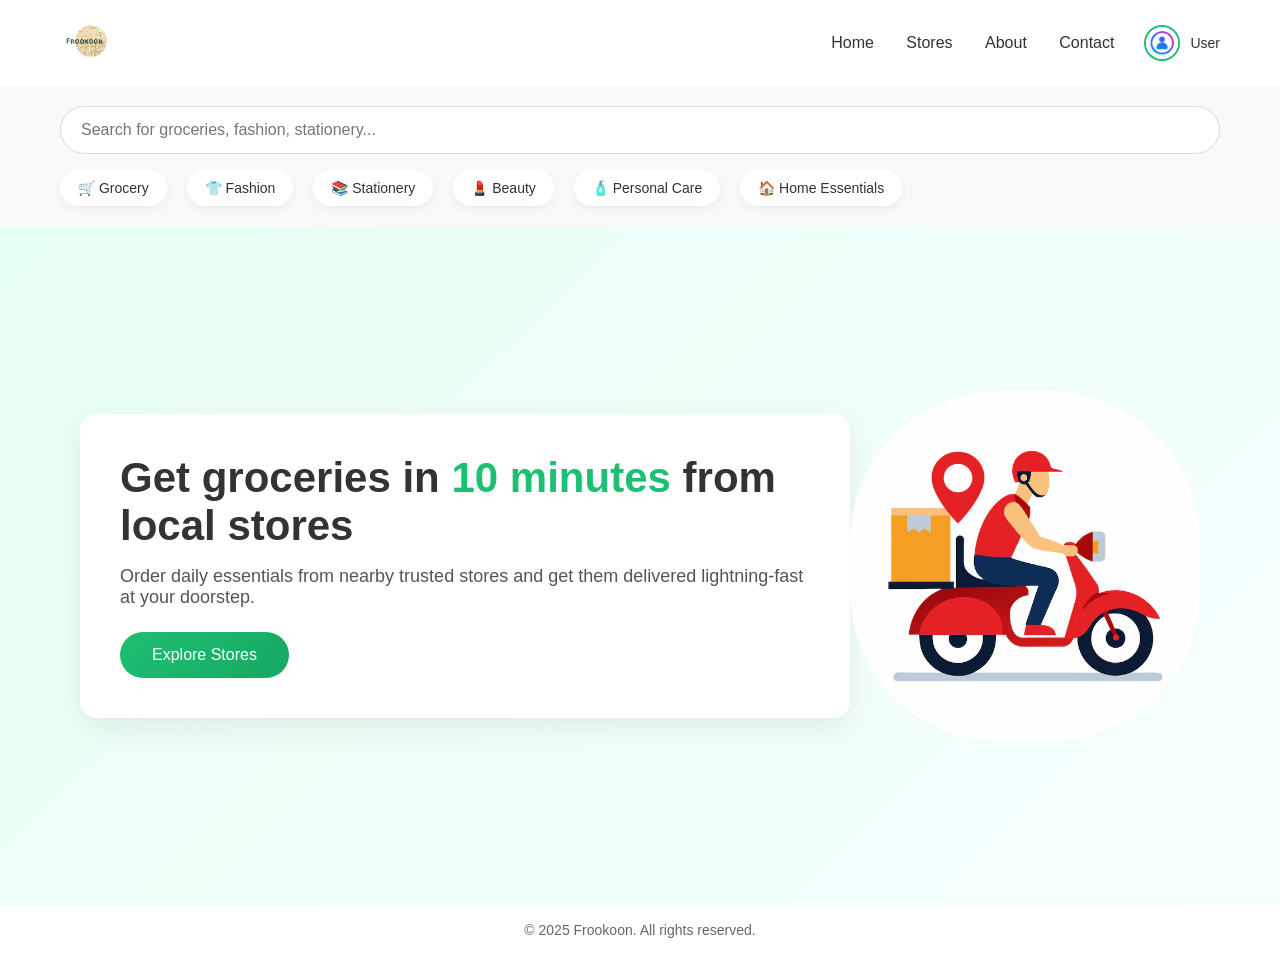
==== pages/home.html @ e69dfaf3 "feat: add static home and product listing pages with routing" ====
<!DOCTYPE html>
<html lang="en">
<head>
  <meta charset="UTF-8" />
  <meta name="viewport" content="width=device-width, initial-scale=1.0" />
  <title>Frookoon | 10-minute delivery</title>

  <!-- Main CSS -->
  <link rel="stylesheet" href="../css/style.css" />
</head>
<body>

  <!-- ================= HEADER ================= -->
  <header class="header">
    <div class="logo">
      <img
        src="../images/Untitled_design__1_-removebg-preview.webp"
        alt="Frookoon Logo"
        loading="lazy"
      />
    </div>

    <nav class="nav">
      <a href="home.html">Home</a>
      <a href="products.html">Stores</a>
      <a href="#">About</a>
      <a href="#">Contact</a>
    </nav>

    <div class="profile">
      <img
        src="../images/user-icon-icon_1076610-59410.avif"
        alt="User Profile"
        loading="lazy"
      />
      <span>User</span>
    </div>
  </header>

  <!-- ================= TOP BAR ================= -->
  <section class="top-bar">
    <div class="search-box">
      <input
        type="text"
        placeholder="Search for groceries, fashion, stationery..."
      />
    </div>

    <div class="category-menu">
      <span>🛒 Grocery</span>
      <span>👕 Fashion</span>
      <span>📚 Stationery</span>
      <span>💄 Beauty</span>
      <span>🧴 Personal Care</span>
      <span>🏠 Home Essentials</span>
    </div>
  </section>

  <!-- ================= HERO SECTION ================= -->
  <section class="hero loading" id="heroSection">

    <div class="hero-content card">
      <h1>
        Get groceries in
        <span class="highlight">10 minutes</span>
        from local stores
      </h1>

      <p>
        Order daily essentials from nearby trusted stores and get them
        delivered lightning-fast at your doorstep.
      </p>

      <a href="products.html">
        <button class="cta-btn">Explore Stores</button>
      </a>
    </div>

    <div class="hero-image">
      <img
        src="../images/motorbike-delivery-service-icon_658271-1395.avif"
        alt="Delivery Partner"
        loading="lazy"
      />
    </div>

  </section>

  <!-- ================= FOOTER ================= -->
  <footer class="footer">
    <p>© 2025 Frookoon. All rights reserved.</p>
  </footer>

  <!-- JS for skeleton loader -->
  <script src="../script.js" defer></script>

</body>
</html>
---- css/style.css ----
* {
    margin: 0;
    padding: 0;
    box-sizing: border-box;
    font-family: Arial, Helvetica, sans-serif;
}

body {
    background-color: #ffffff;
    color: #333;
}


.header {
    display: flex;
    align-items: center;
    padding: 16px 60px;
}

.nav {
    margin-left: auto;
    margin-right: 30px;
}



.profile {
    display: flex;
    align-items: center;
    gap: 10px;
    cursor: pointer;
}

.profile img {
    width: 36px;
    height: 36px;
    border-radius: 50%;
    object-fit: cover;
    border: 2px solid #1dbf73;
}

.profile span {
    font-size: 14px;
    font-weight: 500;
    color: #333;
}


.logo img {
    height: 50px;
    padding: 0%;
    border: 0;
}

.nav a {
    margin-left: 28px;
    text-decoration: none;
    color: #333;
    font-weight: 500;
}

.nav a:hover {
    color: #1dbf73;
}


.top-bar {
    padding: 20px 60px;
    background-color: #f9f9f9;
}


.search-box {
    margin-bottom: 16px;
}

.search-box input {
    width: 100%;
    padding: 14px 20px;
    border-radius: 30px;
    border: 1px solid #ddd;
    font-size: 16px;
    outline: none;
}

.search-box input:focus {
    border-color: #1dbf73;
}


.category-menu {
    display: flex;
    gap: 20px;
    flex-wrap: wrap;
}

.category-menu span {
    background: #ffffff;
    padding: 10px 18px;
    border-radius: 20px;
    font-size: 14px;
    cursor: pointer;
    box-shadow: 0 4px 10px rgba(0, 0, 0, 0.05);
    transition: all 0.2s ease;
}

.category-menu span:hover {
    background-color: #e8fff3;
    color: #1dbf73;
}


.hero {
    height: calc(100vh - 220px);
    display: flex;
    justify-content: space-evenly;
    align-items: center;
    padding: 40px 80px;
    background: linear-gradient(135deg, #e8fff3, #f6fffb);
}


.hero-content {
    padding: 40px;
}


.hero-content h1 {
    font-size: 42px;
    margin-bottom: 16px;
}

.highlight {
    color: #1dbf73;
}

.hero-content p {
    font-size: 18px;
    margin-bottom: 24px;
    color: #555;
}


.cta-btn {
    padding: 14px 32px;
    font-size: 16px;
    background: linear-gradient(135deg, #1dbf73, #17a864);
    color: #ffffff;
    border: none;
    border-radius: 50px;
    cursor: pointer;
    transition: transform 0.2s ease, box-shadow 0.2s ease;
}

.cta-btn:hover {
    transform: translateY(-3px);
    box-shadow: 0 8px 20px rgba(29, 191, 115, 0.4);
}

.hero-image img {
     display: flex;
    justify-content: center;
    border-radius: 150px;
    /* margin-left: 300px; */
    height: 350px;
    animation: float 3s ease-in-out infinite;
}

@keyframes float {
    0% { transform: translateY(0); }
    50% { transform: translateY(-12px); }
    100% { transform: translateY(0); }
}


.footer {
    text-align: center;
    padding: 16px;
    font-size: 14px;
    color: #666;
    background-color: #ffffff;
}


@media (max-width: 768px) {
    .header,
    .top-bar {
        padding: 16px 20px;
    }

    .hero {
        flex-direction: column;
        text-align: center;
        padding: 40px 20px;
    }

    .hero-content {
        margin-bottom: 32px;
    }

    .hero-image img {
        width: 300px;
    }

    .profile span {
        display: none;
    }
}
/* ===== Skeleton Loader ===== */

.loading .hero-content,
.loading .hero-image {
    background: linear-gradient(
        90deg,
        #eeeeee 25%,
        #dddddd 37%,
        #eeeeee 63%
    );
    background-size: 400% 100%;
    animation: shimmer 1.4s infinite;
    color: transparent;
}

@keyframes shimmer {
    0% {
        background-position: -400px 0;
    }
    100% {
        background-position: 400px 0;
    }
}
.card {
    background: #ffffff;
    border-radius: 16px;
    box-shadow: 0 10px 30px rgba(0, 0, 0, 0.08);
}
/* ===== Products Page ===== */

.page {
  padding: 40px 60px;
  background-color: #1dbf73;
}

.product-grid {
  display: grid;
  grid-template-columns: repeat(auto-fit, minmax(220px, 1fr));
  gap: 30px;
  margin-top: 20px;
  padding: 20px;
}

.product-card h3 {
  margin-bottom: 10px;
  padding: 10px;
}

.price {
  font-size: 18px;
  font-weight: bold;
  padding: 10px;
  margin-top: -20px;
}

.status {
  margin-top: 8px;
  font-size: 14px;
  padding: 10px;
  margin-top: -10px;
}

.status.available {
  color: #1dbf73;
}

.status.unavailable {
  color: #e53935;
}
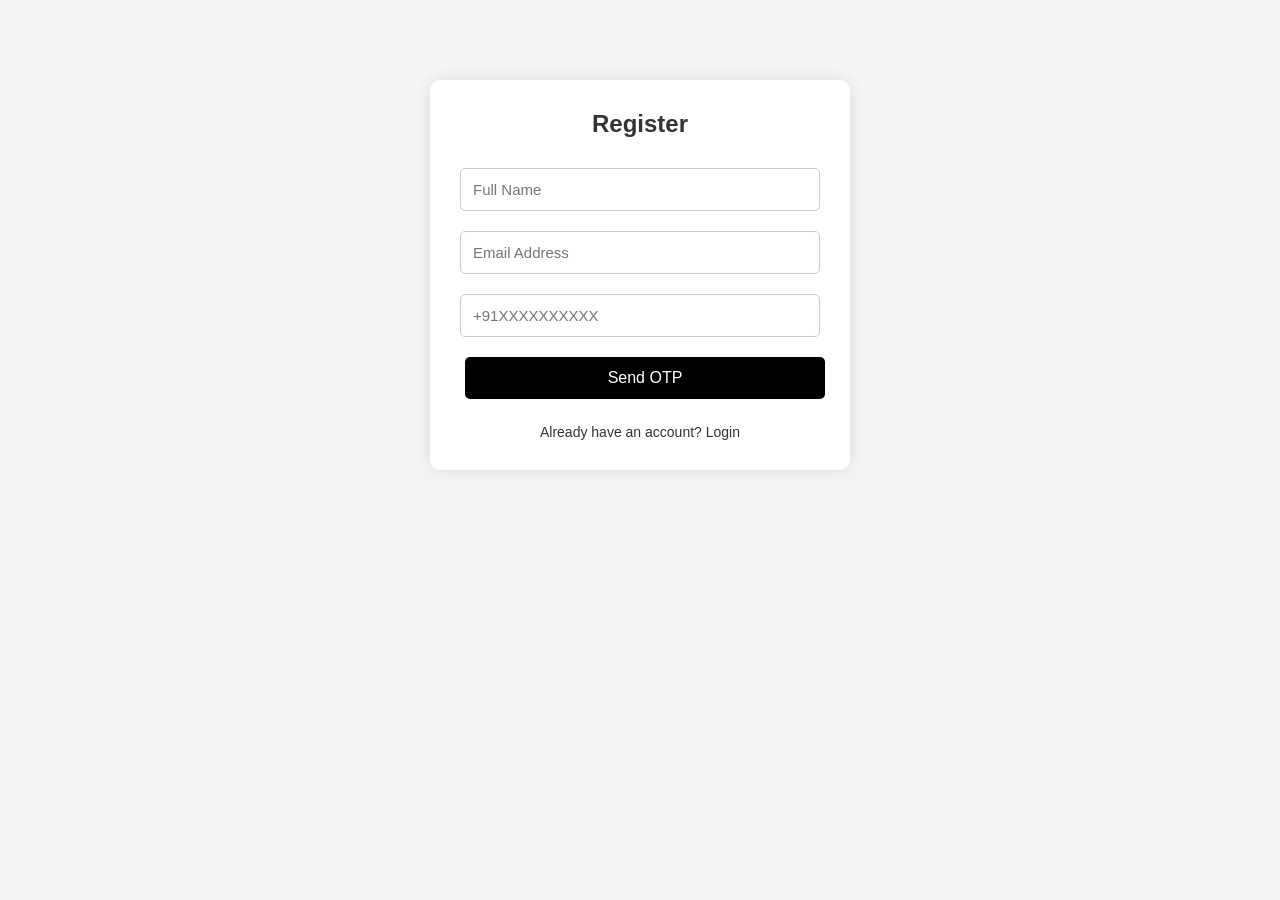
==== commit 4f152723: "Feat : Products, Cart & Auth Flow done" ====
--- a/pages/home.html
+++ b/pages/home.html
@@ -5,12 +5,10 @@
   <meta name="viewport" content="width=device-width, initial-scale=1.0" />
   <title>Frookoon | 10-minute delivery</title>
 
-  <!-- Main CSS -->
   <link rel="stylesheet" href="../css/style.css" />
 </head>
 <body>
 
-  <!-- ================= HEADER ================= -->
   <header class="header">
     <div class="logo">
       <img
@@ -22,22 +20,34 @@
 
     <nav class="nav">
       <a href="home.html">Home</a>
-      <a href="products.html">Stores</a>
+      <a href="products.html">Products</a>
       <a href="#">About</a>
       <a href="#">Contact</a>
     </nav>
 
-    <div class="profile">
-      <img
-        src="../images/user-icon-icon_1076610-59410.avif"
-        alt="User Profile"
-        loading="lazy"
-      />
-      <span>User</span>
+    <div class="profile dropdown">
+      <img src="../images/user-icon-icon_1076610-59410.avif" alt="User" />
+      <span onclick="toggleMenu()">User</span>
+
+  <div class="dropdown-menu" id="userMenu">
+    <a href="#">Profile</a>
+    <a href="cart.html">Your Cart</a>
+    <a href="#">Settings</a>
+    <a href="#" onclick="logout()">Logout</a>
     </div>
+    
   </header>
+  <script>
+  if (!localStorage.getItem("token")) {
+    window.location.href = "login.html";
+  }
+</script>
+<section class="page">
+  <h2 id="greeting"></h2>
+  <p>Welcome to Frookoon!</p>
+</section>
 
-  <!-- ================= TOP BAR ================= -->
+
   <section class="top-bar">
     <div class="search-box">
       <input
@@ -56,7 +66,6 @@
     </div>
   </section>
 
-  <!-- ================= HERO SECTION ================= -->
   <section class="hero loading" id="heroSection">
 
     <div class="hero-content card">
@@ -86,13 +95,26 @@
 
   </section>
 
-  <!-- ================= FOOTER ================= -->
+
+  <script>
+  const user = JSON.parse(localStorage.getItem("user"));
+
+  if (user && user.name) {
+    document.getElementById("greeting").innerText =
+      `Hello, ${user.name} 👋`;
+  } else {
+    document.getElementById("greeting").innerText =
+      "Hello 👋";
+  }
+</script>
+
+
   <footer class="footer">
     <p>© 2025 Frookoon. All rights reserved.</p>
   </footer>
 
-  <!-- JS for skeleton loader -->
   <script src="../script.js" defer></script>
+
 
 </body>
 </html>
--- a/css/style.css
+++ b/css/style.css
@@ -206,7 +206,6 @@
         display: none;
     }
 }
-/* ===== Skeleton Loader ===== */
 
 .loading .hero-content,
 .loading .hero-image {
@@ -234,7 +233,6 @@
     border-radius: 16px;
     box-shadow: 0 10px 30px rgba(0, 0, 0, 0.08);
 }
-/* ===== Products Page ===== */
 
 .page {
   padding: 40px 60px;
@@ -243,11 +241,20 @@
 
 .product-grid {
   display: grid;
-  grid-template-columns: repeat(auto-fit, minmax(220px, 1fr));
-  gap: 30px;
-  margin-top: 20px;
+  grid-template-columns: repeat(auto-fit, minmax(250px, 1fr));
+  gap: 24px;
+  align-items: stretch; /* equal height cards */
+}
+.product-card {
+  background: #ffffff;
+  border-radius: 16px;
   padding: 20px;
-}
+  display: flex;
+  flex-direction: column;
+  justify-content: space-between; /* button at bottom */
+  min-height: 220px; /* fixes stretching issue */
+}
+
 
 .product-card h3 {
   margin-bottom: 10px;
@@ -275,3 +282,419 @@
 .status.unavailable {
   color: #e53935;
 }
+.product-name {
+  margin-bottom: 8px;
+}
+
+
+
+.add-btn {
+  margin-top: 8px;
+  margin-bottom: 10px;
+  margin-left: 5px;
+  padding: 10px 54px;
+  background-color: #1DBF73;   /* default */
+  color: #ffffff;
+  border: none;
+  border-radius: 20px;
+  cursor: pointer;
+  font-size: 14px;
+  font-weight: 500;
+  transition: background-color 0.2s ease, transform 0.2s ease;
+}
+
+.add-btn:hover {
+  background-color: #159A5B;   /* hover */
+  transform: translateY(-1px);
+}
+
+.empty-state {
+  margin-top: 40px;
+  font-size: 16px;
+  color: #777;
+}
+.add-btn.disabled {
+  background-color: #cccccc;
+  cursor: not-allowed;
+}
+/* ===== Product Search ===== */
+
+.search-wrapper {
+  margin: 20px 0;
+}
+
+.search-wrapper input {
+  width: 100%;
+  max-width: 400px;
+  padding: 12px 18px;
+  border-radius: 25px;
+  border: 1px solid #ddd;
+  font-size: 15px;
+  outline: none;
+}
+
+.search-wrapper input:focus {
+  border-color: #1dbf73;
+}
+/* ===== Cart Modal ===== */
+
+.cart-modal {
+  position: fixed;
+  top: 0;
+  left: 0;
+  width: 100%;
+  height: 100%;
+  background: rgba(0,0,0,0.4);
+  display: none;
+  justify-content: center;
+  align-items: center;
+  z-index: 1000;
+}
+
+.cart-box {
+  background: #fff;
+  padding: 25px;
+  border-radius: 16px;
+  width: 280px;
+  text-align: center;
+}
+
+.quantity-control {
+  display: flex;
+  justify-content: center;
+  align-items: center;
+  gap: 16px;
+  margin: 20px 0;
+}
+
+.quantity-control button {
+  width: 36px;
+  height: 36px;
+  border-radius: 50%;
+  border: none;
+  background-color: #1dbf73;
+  color: white;
+  font-size: 18px;
+  cursor: pointer;
+}
+
+.quantity-control span {
+  font-size: 18px;
+  font-weight: bold;
+}
+
+.cart-actions {
+  display: flex;
+  justify-content: space-between;
+  gap: 10px;
+}
+
+.confirm-btn {
+  flex: 1;
+  background-color: #1dbf73;
+  color: white;
+  border: none;
+  padding: 10px;
+  border-radius: 20px;
+  cursor: pointer;
+}
+
+.cancel-btn {
+  flex: 1;
+  background-color: #ccc;
+  border: none;
+  padding: 10px;
+  border-radius: 20px;
+  cursor: pointer;
+}
+/* ===== Final Cart Summary ===== */
+
+.final-summary {
+  background: #f6fffb;
+  border: 1px solid #d9f5e6;
+  border-radius: 12px;
+  padding: 12px;
+  margin: 15px 0;
+  text-align: center;
+}
+
+.final-summary p {
+  margin: 4px 0;
+  font-size: 15px;
+  font-weight: 500;
+}
+.product-img {
+  width: 100%;
+  height: 150px;
+    object-fit: contain;
+  background-color: #f5f5f5;
+  border-radius: 8px;
+  margin-bottom: 10px;
+}
+
+.category-title {
+  margin: 40px 0 20px;
+  font-size: 22px;
+}
+.added-text {
+  color: green;
+  font-size: 14px;
+  margin-top: 5px;
+}
+
+.hidden {
+  display: none;
+}
+.dropdown {
+  position: relative;
+  cursor: pointer;
+}
+
+.dropdown-menu {
+  position: absolute;
+  top: 30px;
+  right: 0;
+  background: white;
+  border: 1px solid #ddd;
+  display: none;
+  flex-direction: column;
+  min-width: 150px;
+}
+
+.dropdown-menu a {
+  padding: 10px;
+  text-decoration: none;
+  color: black;
+}
+
+.dropdown-menu a:hover {
+  background: #f2f2f2;
+}
+/* ===== Cart Page ===== */
+#cartItems {
+  max-width: 600px;
+  margin: 20px auto;
+}
+
+.cart-item {
+  display: flex;
+  justify-content: space-between;
+  align-items: center;
+  padding: 12px;
+  border: 1px solid #e0e0e0;
+  border-radius: 8px;
+  margin-bottom: 10px;
+  background: #fff;
+}
+
+.cart-item h4 {
+  margin: 0;
+  font-size: 16px;
+}
+
+.cart-item p {
+  margin: 0;
+  font-weight: 500;
+}
+
+.cart-item button {
+  padding: 4px 10px;
+  border: none;
+  background: #000;
+  color: #fff;
+  border-radius: 4px;
+  cursor: pointer;
+}
+
+.cart-item span {
+  margin: 0 8px;
+  font-weight: bold;
+}
+
+#total {
+  text-align: center;
+  font-size: 18px;
+  margin-top: 15px;
+}
+button {
+  padding: 10px 16px;
+  margin: 10px 5px;
+  border-radius: 6px;
+  border: none;
+  cursor: pointer;
+}
+
+button:hover {
+  opacity: 0.9;
+}
+
+button[onclick="checkout()"] {
+  background: #28a745;
+  color: #fff;
+}
+
+button[onclick="continueShopping()"] {
+  background: #007bff;
+  color: #fff;
+}
+.profile {
+  position: relative;
+  cursor: pointer;
+}
+
+#userMenu {
+  position: absolute;
+  top: 50px;
+  right: 0;
+  background: #fff;
+  border: 1px solid #ddd;
+  border-radius: 6px;
+  display: none;
+  flex-direction: column;
+  min-width: 150px;
+  box-shadow: 0 4px 10px rgba(0,0,0,0.1);
+}
+
+#userMenu a {
+  padding: 10px;
+  text-decoration: none;
+  color: #333;
+}
+
+#userMenu a:hover {
+  background: #f5f5f5;
+}
+.added-msg {
+  display: block;
+  margin-top: 6px;
+  color: green;
+  font-size: 14px;
+}
+/* ===== CART PAGE LAYOUT ===== */
+.cart-container {
+  background-color: #edf3ed;
+  max-width: 700px;
+  margin: 30px auto;
+  padding: 20px;
+}
+
+.cart-title {
+  text-align: center;
+  font-size: 26px;
+  font-weight: 600;
+  margin-bottom: 25px;
+}
+
+/* ===== CART ITEM CARD ===== */
+.cart-item {
+  display: grid;
+  grid-template-columns: 2fr 1fr 2fr;
+  align-items: center;
+  padding: 15px 20px;
+  border-radius: 12px;
+  background: #ffffff;
+  box-shadow: 0 6px 20px rgba(0, 0, 0, 0.06);
+  margin-bottom: 15px;
+}
+
+.cart-item h4 {
+  margin: 0;
+  font-size: 16px;
+  font-weight: 600;
+}
+
+.cart-item p {
+  margin: 0;
+  font-weight: 500;
+  color: #555;
+}
+
+/* ===== QUANTITY CONTROLS ===== */
+.qty-control {
+  display: flex;
+  justify-content: flex-end;
+  align-items: center;
+  gap: 10px;
+}
+
+.qty-control button {
+  width: 32px;
+  height: 32px;
+  border-radius: 50%;
+  border: none;
+  background: #000;
+  color: #fff;
+  font-size: 18px;
+  cursor: pointer;
+}
+
+.qty-control span {
+  font-weight: 600;
+  min-width: 20px;
+  text-align: center;
+}
+
+/* ===== TOTAL ===== */
+.cart-total {
+  text-align: center;
+  font-size: 20px;
+  font-weight: 600;
+  margin: 25px 0;
+}
+
+/* ===== CART ACTION BUTTONS ===== */
+.cart-actions {
+  display: flex;
+  justify-content: center;
+  gap: 15px;
+}
+
+.cart-actions button {
+  padding: 12px 22px;
+  border-radius: 8px;
+  border: none;
+  font-size: 15px;
+  cursor: pointer;
+}
+
+.checkout-btn {
+  background: #1DBF73;
+  color: #fff;
+}
+
+.continue-btn {
+  background: #4caec7;
+  color: #fff;
+}
+
+.cart-actions button:hover {
+  opacity: 0.9;
+}
+.page2 {
+  padding: 40px 60px;
+  background-color: #1DBF73;
+}
+.cart-item {
+  display: grid;
+  grid-template-columns: 80px 1fr auto;
+  align-items: center;
+  gap: 15px;
+}
+
+.cart-img {
+  width: 70px;
+  height: 70px;
+  object-fit: cover;
+  border-radius: 8px;
+  border: 1px solid #e0e0e0;
+}
+
+.cart-info h4 {
+  margin: 0;
+  font-size: 16px;
+}
+
+.cart-info p {
+  margin: 4px 0 0;
+  color: #555;
+}
